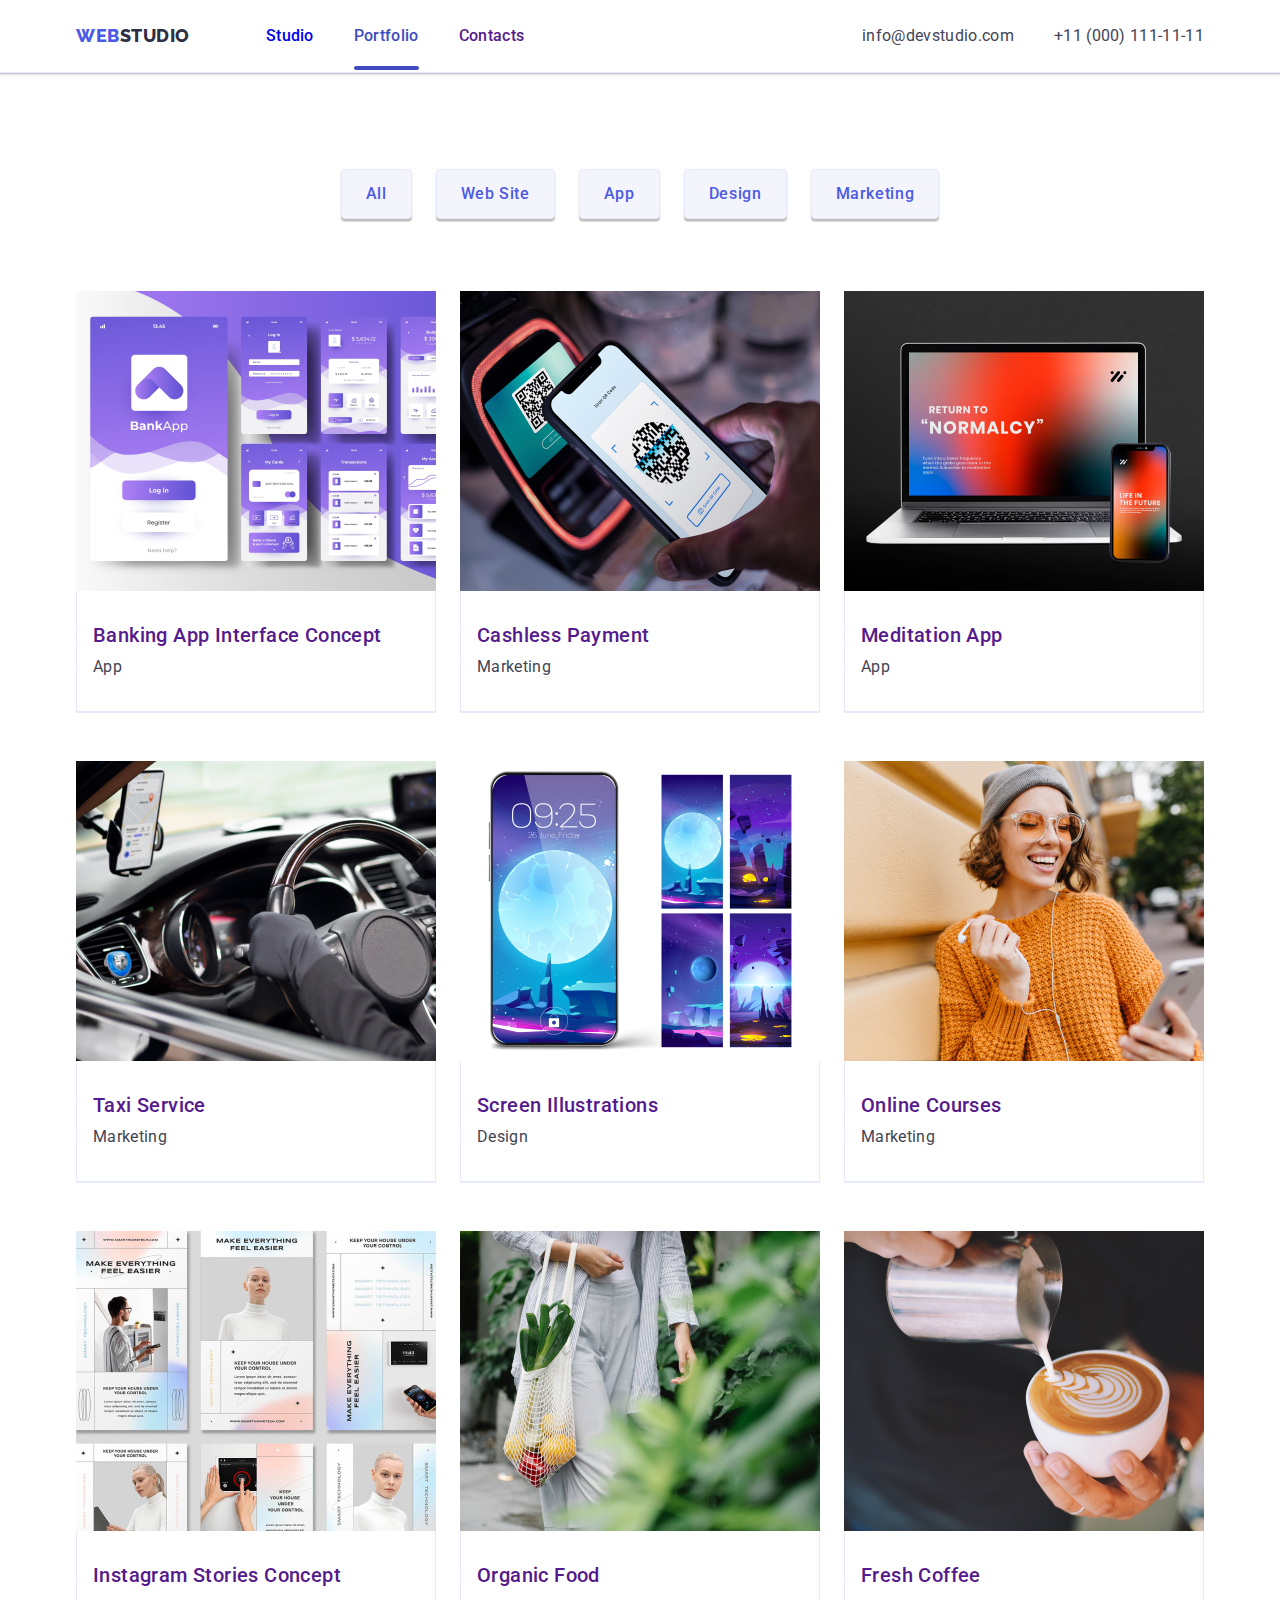
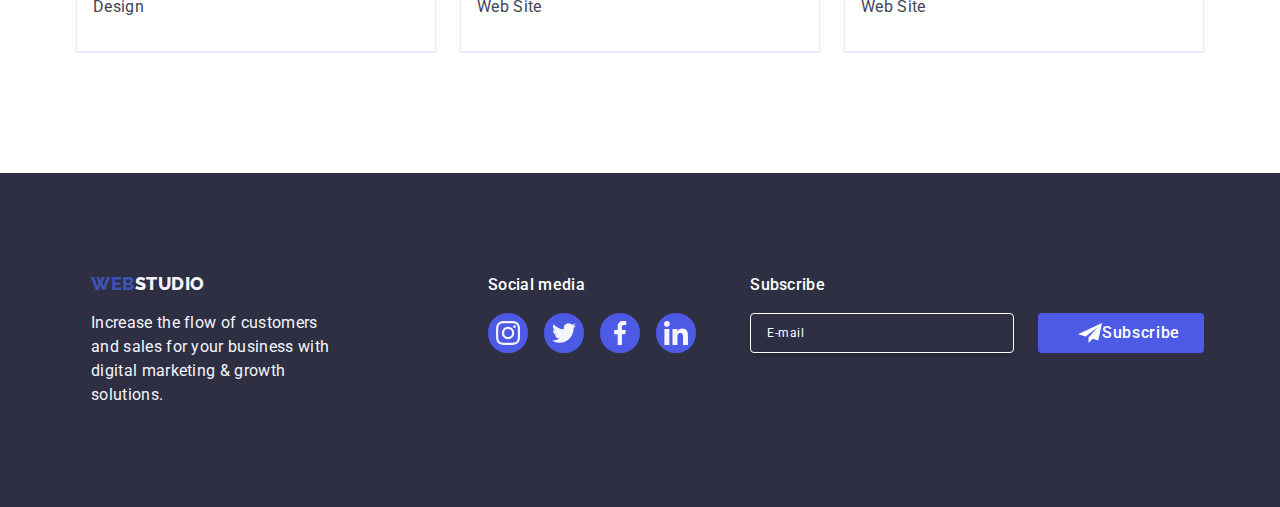
==== portfolio.html @ 542cb2a6 "Initial commit" ====
<!DOCTYPE html>
<html lang="en">
  <head>
    <meta charset="UTF-8" />
    <link rel="preconnect" href="https://fonts.googleapis.com" />
    <link rel="preconnect" href="https://fonts.gstatic.com" crossorigin />
    <link
      href="https://fonts.googleapis.com/css2?family=Raleway:wght@800&family=Roboto:wght@400;500;700&display=swap"
      rel="stylesheet"
    />
    <meta name="viewport" content="width=device-width, initial-scale=1.0" />
    <link
      rel="stylesheet"
      href="https://cdn.jsdelivr.net/npm/modern-normalize@2.0.0/modern-normalize.min.css"
    />
    <link rel="stylesheet" href="./css/styles.css" />
    <title>Web Studio</title>
    <style>
      body {
        font-family: 'Roboto', sans-serif;
        color: #434455;
        background-color: #ffffff;
      }
      img {
        display: block;
      }
    </style>
  </head>

  <body>
    <header class="header">
      <div class="container-header container">
        <nav class="header-nav">
          <a class="logo link" href="./">Web<span class="studio">Studio</span></a>
          <ul class="list ul-header">
            <li class="nav-list">
              <a class="list-header link" href="./index.html">Studio</a>
            </li>
            <li class="nav-list">
              <a class="list-header link current" href="./portfolio.html">Portfolio</a>
            </li>
            <li class="nav-list">
              <a class="list-header link" href="">Contacts</a>
            </li>
          </ul>
        </nav>
        <address class="add">
          <ul class="ul-add list">
            <li>
              <a class="add-list link" href="mailto:info@devstudio.com">info@devstudio.com</a>
            </li>
            <li>
              <a class="add-list link" href="tel:+110001111111">+11 (000) 111-11-11</a>
            </li>
          </ul>
        </address>
      </div>
    </header>

    <main>
      <section class="portfolio-section section">
        <div class="container">
          <h1 class="title-portfolio visually-hidden">Our portfolio</h1>
          <ul class="list list-buttons">
            <li class="portfolio-buttons-li"
              ><button class="click-port" type="button"
                ><span class="button-text">All</span></button
              ></li
            >
            <li class="portfolio-buttons-li"
              ><button class="click-port" type="button"
                ><span class="button-text">Web Site</span></button
              ></li
            >
            <li class="portfolio-buttons-li"
              ><button class="click-port" type="button"
                ><span class="button-text">App</span></button
              ></li
            >
            <li class="portfolio-buttons-li"
              ><button class="click-port" type="button"
                ><span class="button-text">Design</span></button
              ></li
            >
            <li class="portfolio-buttons-li"
              ><button class="click-port" type="button"
                ><span class="button-text">Marketing</span></button
              ></li
            >
          </ul>
          <ul class="list ul-port">
            <li class="list-images">
              <a class="link port-cards-links" href="">
                <div class="overlay">
                  <img class="img-port" src="./images/port1.jpg" alt="Banking App" width="360" />
                  <p class="overlay-par"
                    >14 Stylish and User-Friendly App Design Concepts · Task Manager App · Calorie
                    Tracker App · Exotic Fruit Ecommerce App · Cloud Storage App</p
                  >
                </div>
                <div class="card-port">
                  <h2 class="second-por">Banking App Interface Concept</h2>
                  <p class="port-par">App</p>
                </div>
              </a>
            </li>
            <li class="list-images">
              <a class="link port-cards-links" href=""
                ><div class="overlay">
                  <img
                    class="img-port"
                    src="./images/port2.jpg"
                    alt="Cashless Payment"
                    width="360"
                  /><p class="overlay-par"
                    >14 Stylish and User-Friendly App Design Concepts · Task Manager App · Calorie
                    Tracker App · Exotic Fruit Ecommerce App · Cloud Storage App</p
                  >
                </div>
                <div class="card-port">
                  <h2 class="second-por">Cashless Payment</h2>
                  <p class="port-par">Marketing</p>
                </div>
              </a>
            </li>
            <li class="list-images">
              <a class="link port-cards-links" href=""
                ><div class="overlay">
                  <img class="img-port" src="./images/port3.jpg" alt="Meditation App" width="360" />
                  <p class="overlay-par"
                    >14 Stylish and User-Friendly App Design Concepts · Task Manager App · Calorie
                    Tracker App · Exotic Fruit Ecommerce App · Cloud Storage App</p
                  >
                </div>
                <div class="card-port">
                  <h2 class="second-por">Meditation App</h2>
                  <p class="port-par">App</p>
                </div>
              </a>
            </li>
            <li class="list-images">
              <a class="link port-cards-links" href="">
                <div class="overlay">
                  <img class="img-port" src="./images/port4.jpg" alt="Taxi Service" width="360" />
                  <p class="overlay-par"
                    >14 Stylish and User-Friendly App Design Concepts · Task Manager App · Calorie
                    Tracker App · Exotic Fruit Ecommerce App · Cloud Storage App</p
                  >
                </div>
                <div class="card-port">
                  <h2 class="second-por">Taxi Service</h2>
                  <p class="port-par">Marketing</p>
                </div>
              </a>
            </li>
            <li class="list-images">
              <a class="link port-cards-links" href=""
                ><div class="overlay">
                  <img
                    class="img-port"
                    src="./images/port5.jpg"
                    alt="Screen Illustrations"
                    width="360"
                  />
                  <p class="overlay-par"
                    >14 Stylish and User-Friendly App Design Concepts · Task Manager App · Calorie
                    Tracker App · Exotic Fruit Ecommerce App · Cloud Storage App</p
                  >
                </div>
                <div class="card-port">
                  <h2 class="second-por">Screen Illustrations</h2>
                  <p class="port-par">Design</p>
                </div>
              </a>
            </li>
            <li class="list-images">
              <a class="link port-cards-links" href=""
                ><div class="overlay">
                  <img class="img-port" src="./images/port6.jpg" alt="Online Courses" width="360" />
                  <p class="overlay-par"
                    >14 Stylish and User-Friendly App Design Concepts · Task Manager App · Calorie
                    Tracker App · Exotic Fruit Ecommerce App · Cloud Storage App</p
                  >
                </div>
                <div class="card-port">
                  <h2 class="second-por">Online Courses</h2>
                  <p class="port-par">Marketing</p>
                </div>
              </a>
            </li>
            <li class="list-images">
              <a class="link port-cards-links" href=""
                ><div class="overlay">
                  <img
                    class="img-port"
                    src="./images/port7.jpg"
                    alt="Instagram Stories Concept"
                    width="360"
                  />
                  <p class="overlay-par"
                    >14 Stylish and User-Friendly App Design Concepts · Task Manager App · Calorie
                    Tracker App · Exotic Fruit Ecommerce App · Cloud Storage App</p
                  >
                </div>
                <div class="card-port">
                  <h2 class="second-por">Instagram Stories Concept</h2>
                  <p class="port-par">Design</p>
                </div>
              </a>
            </li>
            <li class="list-images">
              <a class="link port-cards-links" href=""
                ><div class="overlay">
                  <img class="img-port" src="./images/port8.jpg" alt="Organic Food" width="360" />
                  <p class="overlay-par"
                    >14 Stylish and User-Friendly App Design Concepts · Task Manager App · Calorie
                    Tracker App · Exotic Fruit Ecommerce App · Cloud Storage App</p
                  >
                </div>
                <div class="card-port">
                  <h2 class="second-por">Organic Food</h2>
                  <p class="port-par">Web Site</p>
                </div>
              </a>
            </li>
            <li class="list-images">
              <a class="link port-cards-links" href=""
                ><div class="overlay">
                  <img class="img-port" src="./images/port9.jpg" alt="Fresh Coffee" width="360" />
                  <p class="overlay-par"
                    >14 Stylish and User-Friendly App Design Concepts · Task Manager App · Calorie
                    Tracker App · Exotic Fruit Ecommerce App · Cloud Storage App</p
                  >
                </div>
                <div class="card-port">
                  <h2 class="second-por">Fresh Coffee</h2>
                  <p class="port-par">Web Site</p>
                </div>
              </a>
            </li>
          </ul>
        </div>
      </section>
    </main>

    <footer class="foot">
      <div class="container-foot container">
        <div class="container logo-par-foot">
          <a class="logo-foot link" href="index.html">Web<span class="foot-studio">Studio</span></a>
          <p class="foot-par">
            Increase the flow of customers and sales for your business with digital marketing &
            growth solutions.
          </p>
        </div>
        <div class="container">
          <p class="social-foot-text">Social media</p>
          <ul class="foot-social-list list">
            <li class="foot-social-item"
              ><a class="links-social-foot" href="">
                <svg class="foot-social-logo" width="24" height="24">
                  <use class="foot-social-use" href="./images/icons.svg#icon-foot-1"></use>
                </svg>
              </a>
            </li>
            <li class="foot-social-item"
              ><a class="links-social-foot" href="">
                <svg class="foot-social-logo" width="24" height="24">
                  <use class="foot-social-use" href="./images/icons.svg#icon-foot-2"></use>
                </svg>
              </a>
            </li>
            <li class="foot-social-item"
              ><a class="links-social-foot" href="">
                <svg class="foot-social-logo" width="24" height="24">
                  <use class="foot-social-use" href="./images/icons.svg#icon-foot-3"></use>
                </svg>
              </a>
            </li>
            <li class="foot-social-item"
              ><a class="links-social-foot" href="">
                <svg class="foot-social-logo" width="24" height="24">
                  <use class="foot-social-use" href="./images/icons.svg#icon-foot-4"></use>
                </svg>
              </a>
            </li>
          </ul>
        </div>
        <div class="div-form-footer">
          <p class="form-par">Subscribe</p>
          <form class="form-footer">
            <label for="user_email" class="label-box">
              <input
                class="input-foot"
                type="email"
                name="email"
                placeholder="E-mail"
                id="user_email"
                required
              />
            </label>
            <button type="submit" class="button-footer">
              <svg class="svg-footer-button" width="24" height="24">
                <use href="./images/icons.svg#icon-footer-button"></use>
              </svg>
              <span class="text-footer-form">Subscribe</span>
            </button>
          </form>
        </div>
      </div>
    </footer>
  </body>
</html>
---- css/styles.css ----
:root {
  --brand-color: #3f51b5;
  --button-color: #e7e9fc;
  --social-color: #4d5ae5;
  --logo-team: #f4f4fd;
  --social-foot: #4d5ae5;
  --foot-logo-fill: #f4f4fd;
  --custom-title: #2e2f42;
  --custom-links: #8e8f99;
  --label-color: #8e8f99;
  --input-color: #404bbf;
}

h1,
h2,
h3,
h4,
h5,
h6,
p {
  margin: 0;
}

.visually-hidden {
  position: absolute;
  width: 1px;
  height: 1px;
  margin: -1px;
  border: 0;
  padding: 0;

  white-space: nowrap;
  clip-path: inset(100%);
  clip: rect(0 0 0 0);
  overflow: hidden;
}

img {
  display: block;
}

.container {
  width: 1158px;
  margin: 0 auto;
  padding: 0 15px;
}

.container-header {
  display: flex;
}

.header {
  border-bottom: 1px solid #e7e9fc;
  background: #fff;
  margin-left: auto;
  margin-right: auto;
  box-shadow: 0px 2px 1px rgba(46, 47, 66, 0.08), 0px 1px 1px rgba(46, 47, 66, 0.16),
    0px 1px 6px rgba(46, 47, 66, 0.08);
}

.logo {
  font-family: 'Raleway', sans-serif;
  font-weight: 800;
  font-size: 18px;
  line-height: 1.17;
  letter-spacing: 0.03em;
  text-transform: uppercase;
  color: #4d5ae5;
  display: flex;
  height: 24px;
  align-items: center;
  flex-shrink: 0;
  margin-right: 76px;
}

.link {
  text-decoration: none;
}

.studio {
  color: #2e2f42;
}

.list {
  list-style: none;
  margin: 0;
  padding: 0;
}

.add {
  font-style: normal;
  margin-left: auto;
  padding: 24px 0;
}

.ul-add {
  display: flex;
  align-items: flex-start;
  gap: 40px;
  list-style-type: none;
}

.add-list {
  color: #434455;
  font-size: 16px;
  line-height: 1.5;
  letter-spacing: 0.02em;
  gap: 40px;
  padding: 24px 0;
  transition: color 250ms cubic-bezier(0.4, 0, 0.2, 1);
}

.add-list:hover {
  color: #404bbf;
}

.add-list:focus {
  color: #404bbf;
}

.list-header:hover {
  color: #404bbf;
}

.list-header:focus {
  color: #404bbf;
}

.hero {
  background-color: #2e2f42;
  flex-shrink: 0;
  padding: 188px 0;
  background-image: linear-gradient(rgba(46, 47, 66, 0.7), rgba(46, 47, 66, 0.7)),
    url(../images/office.jpg);
  background-repeat: no-repeat;
  background-size: cover;
  max-width: 1440px;
  background-position: center;
}

.click-hero {
  background-color: #4d5ae5;
  font-weight: 500;
  font-size: 16px;
  line-height: 1.5;
  letter-spacing: 0.04em;
  color: #ffffff;
  cursor: pointer;
  display: flex;
  padding: 16px 32px;
  align-items: flex-start;
  border-radius: 4px;
  box-shadow: 0px 4px 4px 0px rgba(0, 0, 0, 0.15);
  display: block;
  min-width: 169px;
  height: 56px;
  border: none;
  cursor: pointer;
  margin: 48px auto;
  transition: background-color 250ms cubic-bezier(0.4, 0, 0.2, 1);
}

.features-section {
  padding: 120px 0;
}

.click-hero:hover {
  background-color: #404bbf;
}

.click-hero:focus {
  background-color: #404bbf;
}

.button-text:hover,
.button-text:focus {
  color: #fff;
}

button {
  cursor: pointer;
}

.second-por {
  font-size: 20px;
  font-style: normal;
  font-weight: 500;
  line-height: 1.2;
  letter-spacing: 0.4px;
  margin-bottom: 8px;
}

.par-features {
  font-size: 16px;
  font-style: normal;
  font-weight: 400;
  line-height: 1.5;
  letter-spacing: 0.32px;
}

.section-four {
  background-color: #f4f4fd;
  flex-shrink: 0;
  padding: 120px 0;
}

.list-four {
  background-color: #ffffff;
  font-weight: 500;
  font-size: 20px;
  line-height: 1.2;
  letter-spacing: 0.02em;
  width: calc((100% - 72px) / 4);
  border-radius: 0px 0px 4px 4px;
  box-shadow: 0px 2px 1px 0px rgba(46, 47, 66, 0.08), 0px 1px 1px 0px rgba(46, 47, 66, 0.16),
    0px 1px 6px 0px rgba(46, 47, 66, 0.08);
}

.foot {
  background-color: #2e2f42;
  padding: 100px 0;
  margin-left: auto;
  margin-right: auto;
}

.foot-studio {
  color: #f4f4fd;
}

.logo-foot {
  color: #3f51b5;
  font-family: Raleway;
  font-size: 18px;
  font-weight: 800;
  line-height: 1.16;
  letter-spacing: 0.54px;
  text-transform: uppercase;
  margin-bottom: 16px;
  display: block;
}

.foot-par {
  color: #f4f4fd;
  font-size: 16px;
  font-style: normal;
  font-weight: 400;
  line-height: 1.5;
  letter-spacing: 0.32px;
  max-width: 264px;
}

.click-port {
  border: 1px solid #e7e9fc;
  background: #f4f4fd;
  border-radius: 4px;
  padding: 12px 24px;
  box-shadow: 0px 3px 1px rgba(0, 0, 0, 0.1), 0px 2px 1px rgba(0, 0, 0, 0.08),
    0px 2px 2px rgba(0, 0, 0, 0.12);
  transition: color 250ms cubic-bezier(0.4, 0, 0.2, 1),
    background-color 250ms cubic-bezier(0.4, 0, 0.2, 1),
    border-color 250ms cubic-bezier(0.4, 0, 0.2, 1), box-shadow 250ms cubic-bezier(0.4, 0, 0.2, 1);
}

.click-port:hover,
.click-port:focus {
  color: #ffffff;
  background-color: #404bbf;
  border: 1px solid transparent;
  box-shadow: 0px 3px 1px rgba(0, 0, 0, 0.1), 0px 2px 1px rgba(0, 0, 0, 0.08),
    0px 2px 2px rgba(0, 0, 0, 0.12);
}

.port-par {
  color: var(--SLATE, #434455);
  font-family: Roboto;
  font-size: 16px;
  font-style: normal;
  font-weight: 400;
  line-height: 24px;
  letter-spacing: 0.32px;
  height: 100%;
  width: 100%;
}

.list-images {
  border-bottom: 1px solid #e7e9fc;
  width: calc((100% - 48px) / 3);
}

.section {
  margin-left: auto;
  margin-right: auto;
}

.title-hero {
  font-size: 56px;
  line-height: 1.07;
  text-align: center;
  letter-spacing: 0.02em;
  color: #ffffff;
  max-width: 496px;
  margin: auto;
}

.span-order {
  color: #fff;
  font-size: 16px;
  font-weight: 500;
  line-height: 1.5;
  letter-spacing: 0.64px;
}

.list-features {
  width: calc((100% - 72px) / 4);
}

.title-do {
  text-align: center;
  font-size: 36px;
  font-weight: 700;
  line-height: 1.11;
  letter-spacing: 0.72px;
  text-transform: capitalize;
  margin-bottom: 72px;
}

.list-do {
  display: flex;
  gap: 24px;
}

.list-do-do {
  display: flex;
  flex-direction: column;
  align-items: flex-start;
  width: calc((100% - 48px) / 3);
}

.features-titles {
  font-size: 20px;
  font-weight: 500;
  line-height: 1.2;
  letter-spacing: 0.4px;
  margin-bottom: 8px;
}

.section-do {
  padding-bottom: 120px;
}

.img-do {
  border: 1px solid #e7e9fc;
  background: lightgray -72.845px -19px / 144.444% 112.667% no-repeat;
}

.title-team {
  text-align: center;
  font-size: 36px;
  font-weight: 700;
  line-height: 1.11;
  letter-spacing: 0.72px;
  text-transform: capitalize;
  margin-bottom: 72px;
}

.ul-team {
  display: flex;
  gap: 24px;
}

.img-team {
  background: lightgray -97.034px -0.927px / 181.897% 251.37% no-repeat;
}

.card-team {
  padding: 32px 0;
}

.team-names {
  text-align: center;
  font-size: 20px;
  font-weight: 500;
  line-height: 1.2;
  letter-spacing: 0.4px;
  margin-bottom: 8px;
}

.team-jobs {
  text-align: center;
  font-size: 16px;
  font-weight: 400;
  line-height: 1.5;
  letter-spacing: 0.32px;
}

.title-customers {
  color: var(--custom-title);
  text-align: center;
  font-size: 36px;
  font-style: normal;
  font-weight: 700;
  line-height: 1.11;
  letter-spacing: 0.72px;
  text-transform: capitalize;
  margin-bottom: 72px;
}

.contact-mail-tel {
  color: #434455;
  font-size: 16px;
  font-weight: 400;
  line-height: 1.5px;
  letter-spacing: 0.32px;
}

.ul-header {
  display: flex;
  gap: 40px;
}

.ul-features {
  display: flex;
  gap: 24px;
}

.header-nav {
  display: flex;
  align-items: center;
}

.nav-list {
  display: block;
}

.list-buttons {
  display: flex;
  justify-content: center;
  margin-bottom: 72px;
  gap: 24px;
}

.list-header {
  font-size: 16px;
  font-weight: 500;
  line-height: 1.5;
  letter-spacing: 0.32px;
  padding: 24px 0;
}

.all-button-text {
  color: #fff;
  text-align: center;
  font-size: 16px;
  font-weight: 500;
  line-height: 1.5px;
  letter-spacing: 0.64px;
}

.all-button-text:hover,
.all-button-text:focus {
  color: #4d5ae5;
  box-shadow: 0px 2px 1px 0px rgba(46, 47, 66, 0.08), 0px 1px 1px 0px rgba(46, 47, 66, 0.16),
    0px 1px 6px 0px rgba(46, 47, 66, 0.08);
}

.button-text {
  color: #4d5ae5;
  text-align: center;
  font-size: 16px;
  font-weight: 500;
  line-height: 1.5;
  letter-spacing: 0.64px;
}

.ul-port {
  display: flex;
  flex-wrap: wrap;
  column-gap: 24px;
  row-gap: 48px;
}

.list-images {
  background: #fff;
}

.img-port {
  width: 360px;
  flex-shrink: 0;
  background: lightgray 50% / cover no-repeat;
}

.card-port {
  padding: 32px 16px;
  border: 1px solid #e7e9fc;
  border-top: none;
}

.portfolio-section {
  padding-top: 96px;
  padding-bottom: 120px;
}

.container-foot {
  display: flex;
  align-items: baseline;
}

.foot-social-list {
  display: flex;
  gap: 16px;
}

.foot-social-logo {
  fill: var(--foot-logo-fill);
}

.social-foot-text {
  color: #fff;
  font-weight: 500;
  line-height: 1.5;
  letter-spacing: 0.02em;
  margin-bottom: 16px;
}

.custom-logo {
  fill: currentColor;
  margin: 16px 32px;
}

.customers-list {
  display: flex;
  gap: 24px;
  height: 100%;
  width: 100%;
}

.logo-social-list {
  display: flex;
  gap: 24px;
  margin-top: 8px;
  justify-content: center;
  align-items: center;
}

.customers-item {
  width: calc((100% - 120px) / 6);
  height: 88px;
}

.second-section-logos {
  border-radius: 4px;
  background: var(--CLOUD, #f4f4fd);
  margin-bottom: 8px;
  display: flex;
  align-items: center;
  justify-content: center;
  height: 112px;
}

.logos-second {
  margin: 24px 100px;
}

.custom-logo:hover,
.custom-logo:focus {
  fill: #404bbf;
  box-shadow: 0px 2px 1px 0px rgba(46, 47, 66, 0.08), 0px 1px 1px 0px rgba(46, 47, 66, 0.16),
    0px 1px 6px 0px rgba(46, 47, 66, 0.08);
}

.customers-item:hover,
.customers-item:focus {
  border-color: #404bbf;
  box-shadow: 0px 2px 1px 0px rgba(46, 47, 66, 0.08), 0px 1px 1px 0px rgba(46, 47, 66, 0.16),
    0px 1px 6px 0px rgba(46, 47, 66, 0.08);
}

.logo-social-team {
  border-radius: 50%;
  background: #404bbf;
  border-color: #404bbf;
  width: 40px;
  height: 40px;
}

.team-social-links:hover,
.team-social-links:focus {
  background-color: #404bbf;
}

.logo-team-svg {
  fill: var(--logo-team);
  margin: 12px;
}

.foot-social-item {
  height: 40px;
  width: 40px;
  border-radius: 50%;
  background: #404bbf;
  border-color: #404bbf;
  transition: background-color 250ms cubic-bezier(0.4, 0, 0.2, 1);
}

.foot-social-logo {
  margin: 8px;
}

.foot-social-item:hover,
.foot-social-item:focus {
  background-color: #31d0aa;
  box-shadow: 0px 2px 1px 0px rgba(46, 47, 66, 0.08), 0px 1px 1px 0px rgba(46, 47, 66, 0.16),
    0px 1px 6px 0px rgba(46, 47, 66, 0.08);
}

.logo-social-team:hover,
.logo-social-team:focus {
  background-color: #31d0aa;
  box-shadow: 0px 2px 1px 0px rgba(46, 47, 66, 0.08), 0px 1px 1px 0px rgba(46, 47, 66, 0.16),
    0px 1px 6px 0px rgba(46, 47, 66, 0.08);
}

.current {
  position: relative;
  color: #404bbf;
  transition: color 250ms cubic-bezier(0.4, 0, 0.2, 1);
}

.current::after {
  content: '';
  position: absolute;
  left: 0;
  bottom: -1px;
  height: 4px;
  background-color: #404bbf;
  border-radius: 2px;
  width: 100%;
}

.backdrop {
  position: fixed;
  width: 100%;
  height: 100%;
  top: 0;
  left: 0;
  background-color: rgba(46, 47, 66, 0.4);
  transition: opacity 250ms cubic-bezier(0.4, 0, 0.2, 1),
    visibility 250ms cubic-bezier(0.4, 0, 0.2, 1);
  transform: translateY(0);
  z-index: 100;
}

.modal {
  position: absolute;
  top: 50%;
  left: 50%;
  transform: translate(-50%, -50%) scale(1);
  padding: 72px 24px 24px 24px;
  min-height: 584px;
  width: 408px;

  border-radius: 4px;

  background-color: #fcfcfc;
  box-shadow: 0px 1px 1px rgba(0, 0, 0, 0.14), 0px 1px 3px rgba(0, 0, 0, 0.12),
    0px 2px 1px rgba(0, 0, 0, 0.2);
  transition: transform 250ms cubic-bezier(0.4, 0, 0.2, 1);
}

.btn-close {
  position: absolute;
  right: 24px;
  top: 24px;
  width: 24px;
  height: 24px;
  background-color: transparent;
  display: flex;
  align-items: center;
  justify-content: center;
  border: 1px solid rgba(0, 0, 0, 0.1);
  cursor: pointer;
  border-radius: 50%;
  background-color: #e7e9fc;
  padding: 0;
  transition: background-color 250ms cubic-bezier(0.4, 0, 0.2, 1),
    border 250ms cubic-bezier(0.4, 0, 0.2, 1);
}

.btn-close:hover,
.btn-close:focus {
  background-color: #404bbf;
  border: none;
  fill: #ffffff;
}

.backdrop.is-hidden {
  visibility: hidden;
  opacity: 0;
  pointer-events: none;
}

.port-cards-links {
  transition: box-shadow 250ms cubic-bezier(0.4, 0, 0.2, 1);
  display: block;
}

.port-cards-links:hover {
  box-shadow: 0px 1px 6px rgba(46, 47, 66, 0.08), 0px 1px 1px rgba(46, 47, 66, 0.16),
    0px 2px 1px rgba(46, 47, 66, 0.08);
  transform: translateY(0%);
}

.port-cards-links:focus {
  box-shadow: 0px 1px 6px rgba(46, 47, 66, 0.08), 0px 1px 1px rgba(46, 47, 66, 0.16),
    0px 2px 1px rgba(46, 47, 66, 0.08);
  transform: translateY(0%);
}

.port-cards-links:hover .overlay-par {
  transform: translateY(0%);
}

.port-cards-links:focus .overlay-par {
  transform: translateY(0%);
}

.overlay {
  position: relative;
  overflow: hidden;
}

.overlay-par {
  color: #f4f4fd;

  font-size: 16px;
  font-style: normal;
  font-weight: 400;
  line-height: 1.5;
  letter-spacing: 0.32px;

  position: absolute;
  height: 100%;
  width: 100%;
  transform: translateY(100%);
  top: 0;
  background: #4d5ae5;
  padding: 40px 32px;
  transition: transform 250ms cubic-bezier(0.4, 0, 0.2, 1);
}

.logo-par-foot {
  margin-right: 120px;
}

.links-social-foot {
  width: 100%;
  height: 100%;
  background-color: var(--social-foot);
  border-radius: 50%;
  display: flex;
  align-items: center;
  justify-content: center;
  transition: background-color 250ms cubic-bezier(0.4, 0, 0.2, 1);
}

.links-social-foot:hover,
.links-social-foot:focus {
  background-color: #31d0aa;
}

.section-customers {
  padding-top: 120px;
  padding-bottom: 120px;
  height: 100%;
  width: 100%;
}

.customers-link {
  border: 1px solid #8e8f99;
  border-radius: 4px;
  display: flex;
  align-items: center;
  justify-content: center;
  color: var(--custom-links);
  transition: border-color 250ms cubic-bezier(0.4, 0, 0.2, 1),
    color 250ms cubic-bezier(0.4, 0, 0.2, 1);
  width: 100%;
  height: 100%;
  width: 168px;
  height: 88px;
}

.customers-link:hover,
.customers-link:focus {
  border-color: #404bbf;
  color: #404bbf;
}

.btn-close-icon {
  transition: fill 250ms cubic-bezier(0.4, 0, 0.2, 1);
}

.portfolio-buttons-li {
  transition: color 250ms cubic-bezier(0.4, 0, 0.2, 1),
    background-color 250ms cubic-bezier(0.4, 0, 0.2, 1),
    border-color 250ms cubic-bezier(0.4, 0, 0.2, 1), box-shadow 250ms cubic-bezier(0.4, 0, 0.2, 1);
}

.team-links-social {
  width: 100%;
  height: 100%;
  background-color: var(--social-color);
  border-radius: 50%;
  display: flex;
  align-items: center;
  justify-content: center;
  transition: background-color 250ms cubic-bezier(0.4, 0, 0.2, 1);
}

.team-links-social:hover,
.team-links-social:focus {
  background-color: #404bbf;
}

.focus-links:focus {
  box-shadow: 0px 1px 6px rgba(46, 47, 66, 0.08), 0px 1px 1px rgba(46, 47, 66, 0.16),
    0px 2px 1px rgba(46, 47, 66, 0.08);
}

.focus-links:focus .overlay-par {
  transform: translateY(0%);
}

.title-form {
  color: var(--NAVY-BLUE, #2e2f42);
  text-align: center;
  font-size: 16px;
  font-style: normal;
  font-weight: 500;
  line-height: 1.5;
  letter-spacing: 0.32px;
  width: 360px;
  margin-bottom: 16px;
}

.modal-form-label {
  color: #8e8f99;
  font-size: 12px;
  line-height: 1.17;
  letter-spacing: 0.48px;
  margin-bottom: 4px;
  display: block;
}

.box-input {
  width: 360px;
  height: 40px;
  padding: 8px 16px 8px 38px;
  border-radius: 4px;
  border: 1px solid rgba(46, 47, 66, 0.4);
  position: relative;
  outline: transparent;
  background-color: transparent;
  transition: border-color 250ms cubic-bezier(0.4, 0, 0.2, 1);
}

.box-input:focus-within {
  border-color: #4d5ae5;
}

.box-input:focus-within + .box-input-svg {
  fill: #4d5ae5;
}

.box-input-svg {
  position: absolute;
  left: 16px;
  top: 50%;
  transform: translateY(-50%);
  transition: fill 250ms cubic-bezier(0.4, 0, 0.2, 1);
  fill: transparent;
  stroke: #404040;
}

.box-input:focus .box-input-svg {
  fill: #4d5ae5;
}

.modal-form-div {
  position: relative;
  margin-bottom: 8px;
}

.form-textarea {
  width: 100%;
  height: 120px;
  font-size: 12px;
  line-height: 1.17;
  letter-spacing: 0.04em;
  color: rgba(46, 47, 66, 0.4);
  background-color: transparent;
  padding: 8px 16px;
  outline: transparent;
  transition: border-color 250ms cubic-bezier(0.4, 0, 0.2, 1);
  border-radius: 4px;
  border: 1px solid rgba(46, 47, 66, 0.4);
  resize: none;
}

.form-textarea:focus {
  border-color: #4d5ae5;
}

.form-textarea:placeholder {
  color: rgba(46, 47, 66, 0.4);
  font-style: normal;
  font-weight: 400;
  line-height: 1.16;
  letter-spacing: 0.48px;
  outline: transparent;
}

.form-textarea:focus-within {
  border-color: #4d5ae5;
}

.modal-font-span {
  width: 20px;
  height: 20px;
  border-radius: 6px;
  display: flex;
  align-items: center;
  justify-content: center;
  display: inline-block;
}

.modal-form-label-checkbox {
  color: var(--label-color);
  font-size: 12px;
  font-style: normal;
  font-weight: 400;
  line-height: 1.17;
  letter-spacing: 0.04em;
  display: block;
}

.modal-form-link {
  color: var(--social-color);
  font-size: 12px;
  font-style: normal;
  font-weight: 400;
  line-height: 16px;
  letter-spacing: 0.48px;
  text-decoration-line: underline;
  margin-left: 4px;
}

.modal-form-checkbox-div {
  margin-bottom: 24px;
}

.modal-form-checkbox:checked + .modal-form-label-checkbox > .modal-form-span {
  background-color: var(--input-color);
  border: none;
  fill: var(--logo-team);
}

.modal-form-span {
  width: 16px;
  height: 16px;
  border: 1px solid rgba(46, 47, 66, 0.4);
  border-radius: 2px;
  transition: background-color 250ms cubic-bezier(0.4, 0, 0.2, 1),
    border 250ms cubic-bezier(0.4, 0, 0.2, 1), fill 250ms cubic-bezier(0.4, 0, 0.2, 1);
  display: inline-flex;
  align-items: center;
  justify-content: center;
  fill: transparent;
}

.modal-btn-send {
  display: block;
  min-width: 169px;
  height: 56px;
  font-family: 'Roboto', sans-serif;
  font-size: 16px;
  font-weight: 500;
  line-height: 1.5;
  letter-spacing: 0.04em;
  color: #ffffff;
  border: none;
  transition: background-color 250ms cubic-bezier(0.4, 0, 0.2, 1);
  background-color: #4d5ae5;
  border-radius: 4px;
}

.modal-btn-text {
  text-align: center;
}

.button-footer {
  padding: 8px 24px;
  background-color: #4d5ae5;
  border-color: #4d5ae5;
  border-radius: 4px;
  border: none;
  min-width: 165px;
  height: 40px;
  display: flex;
  justify-content: center;
  align-items: center;
  font-family: 'Roboto', sans-serif;
  font-size: 16px;
  font-weight: 500;
  line-height: 1.5;
  letter-spacing: 0.04em;
  color: #ffffff;
  cursor: pointer;
}

.svg-footer-button {
  fill: #ffffff;
  margin-left: 16px;
}

.input-foot {
  color: #ffffff;
  font-size: 12px;
  line-height: 1.5;
  letter-spacing: 0.04em;
  padding-left: 16px;
  width: 264px;
  height: 40px;
  border-radius: 4px;
  border: 1px solid #fff;
  box-shadow: 0px 4px 4px 0px rgba(0, 0, 0, 0.15);
  background-color: transparent;
}

.input-foot::placeholder {
  color: #ffffff;
}

.form-par {
  color: #ffffff;
  font-size: 16px;
  font-weight: 500;
  line-height: 1.5;
  letter-spacing: 0.02em;
  margin-bottom: 16px;
}

.form-footer {
  display: flex;
  gap: 24px;
}

.form-input-box {
  position: relative;
}

.form-mod {
  margin-bottom: 8px;
}

.box-comment {
  margin-bottom: 16px;
}
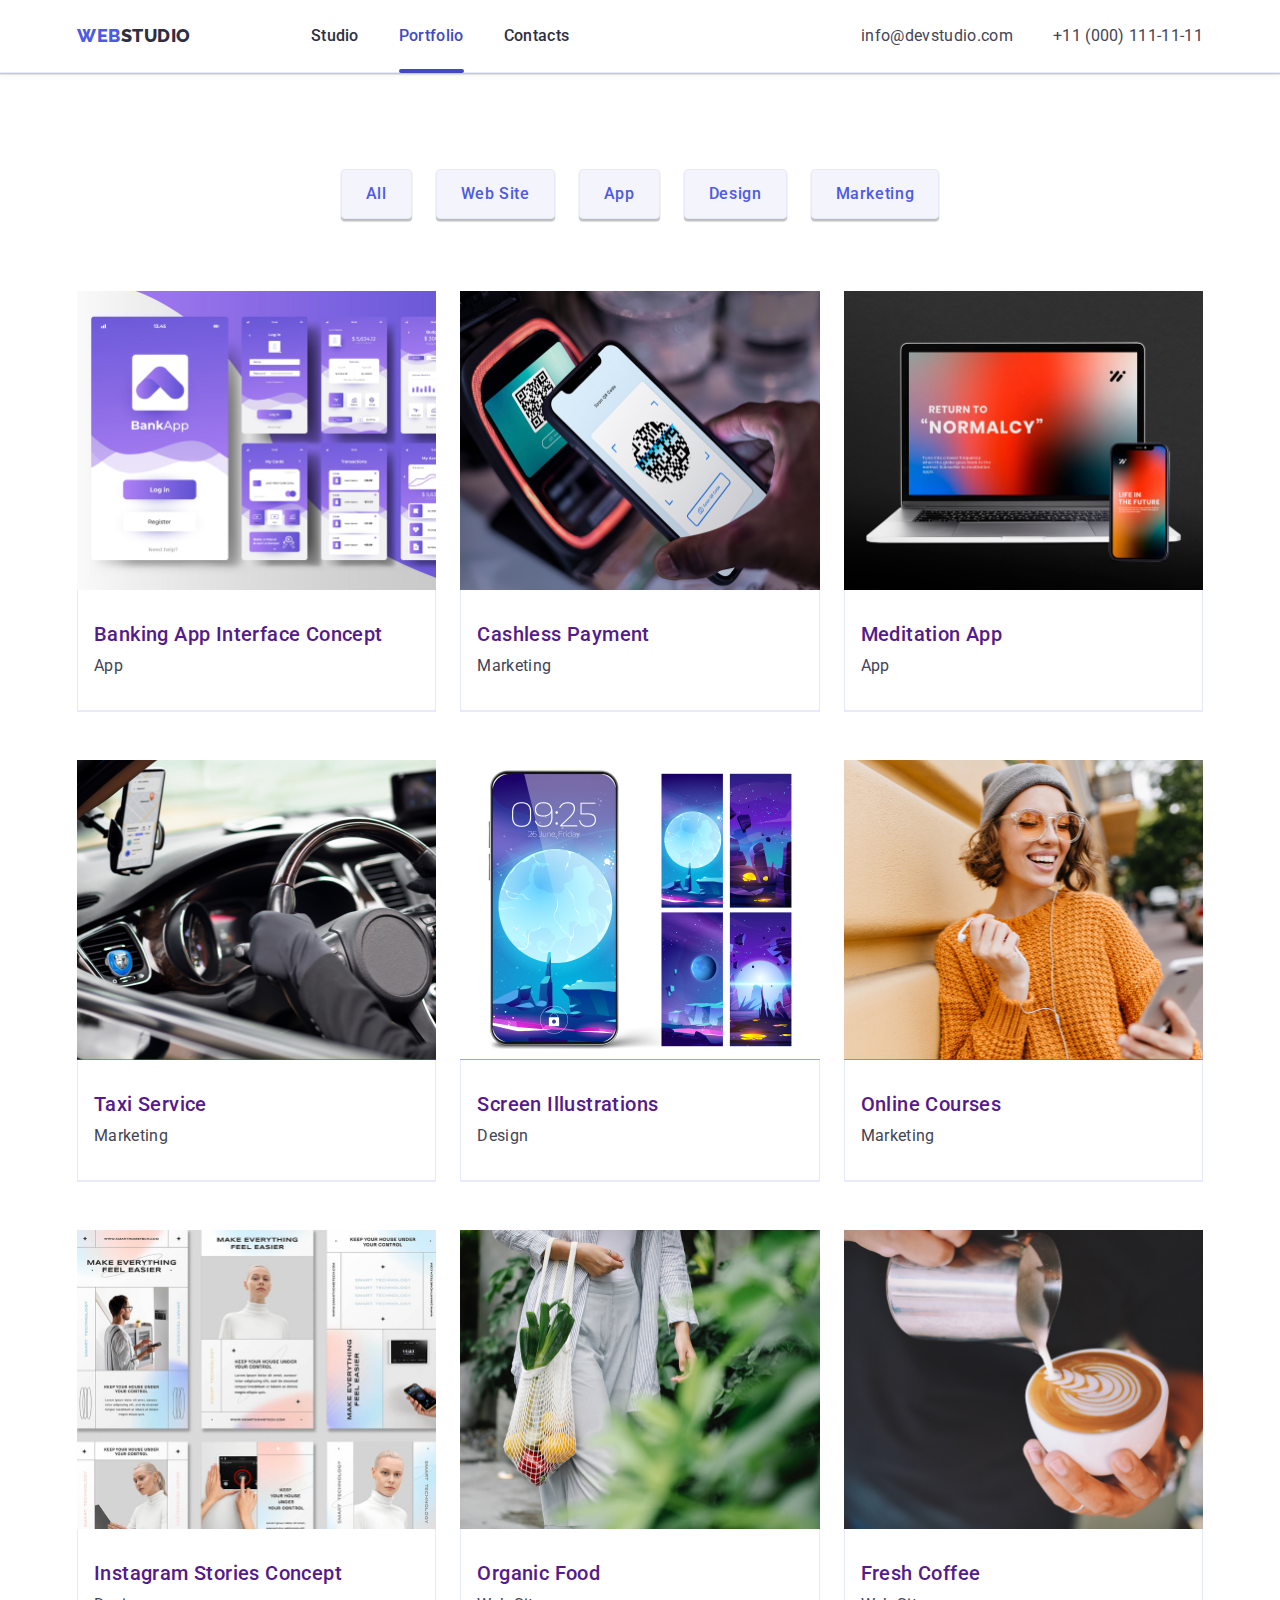
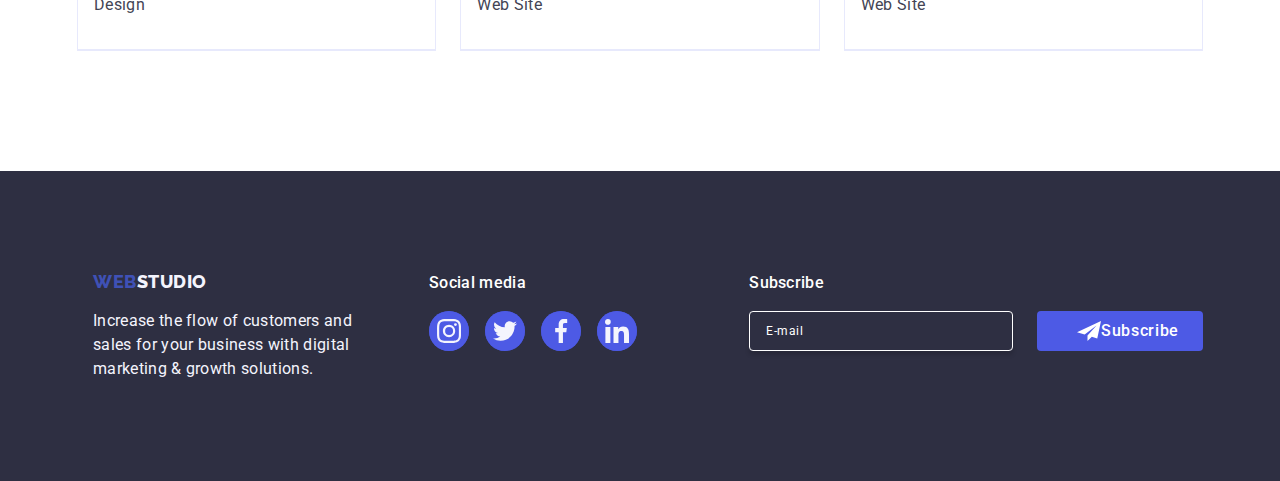
==== commit 7e50d180: "dz6fixed2" ====
--- a/portfolio.html
+++ b/portfolio.html
@@ -20,9 +20,6 @@
         font-family: 'Roboto', sans-serif;
         color: #434455;
         background-color: #ffffff;
-      }
-      img {
-        display: block;
       }
     </style>
   </head>
--- a/css/styles.css
+++ b/css/styles.css
@@ -11,6 +11,32 @@
   --input-color: #404bbf;
 }
 
+/* Phone screen */
+
+.container {
+  max-width: 428px;
+  padding: 0 16px;
+  margin: 0 auto;
+}
+
+/* Tablet screen */
+
+@media only screen and (min-width: 768px) {
+  .container {
+    max-width: 768px;
+    width: 100%;
+  }
+}
+
+/* Desktop screen */
+
+@media only screen and (min-width: 1158px) {
+  .container {
+    max-width: 1158px;
+    width: 100%;
+  }
+}
+
 h1,
 h2,
 h3,
@@ -37,25 +63,35 @@
 
 img {
   display: block;
-}
-
-.container {
-  width: 1158px;
-  margin: 0 auto;
-  padding: 0 15px;
+  max-width: 100%;
+  height: auto;
 }
 
 .container-header {
   display: flex;
+  align-items: center;
 }
 
 .header {
-  border-bottom: 1px solid #e7e9fc;
   background: #fff;
-  margin-left: auto;
-  margin-right: auto;
-  box-shadow: 0px 2px 1px rgba(46, 47, 66, 0.08), 0px 1px 1px rgba(46, 47, 66, 0.16),
-    0px 1px 6px rgba(46, 47, 66, 0.08);
+  padding: 26px 16px 24px;
+}
+
+@media (min-width: 768px) {
+  .header {
+    background: #fff;
+    padding: 0;
+  }
+}
+
+@media (min-width: 1158px) {
+  .header {
+    border-bottom: 1px solid #e7e9fc;
+    background: #fff;
+    box-shadow: 0px 2px 1px rgba(46, 47, 66, 0.08), 0px 1px 1px rgba(46, 47, 66, 0.16),
+      0px 1px 6px rgba(46, 47, 66, 0.08);
+    padding: 0 24px;
+  }
 }
 
 .logo {
@@ -70,7 +106,6 @@
   height: 24px;
   align-items: center;
   flex-shrink: 0;
-  margin-right: 76px;
 }
 
 .link {
@@ -88,26 +123,55 @@
 }
 
 .add {
-  font-style: normal;
-  margin-left: auto;
-  padding: 24px 0;
+  display: none;
+}
+
+@media (min-width: 768px) {
+  .add {
+    display: flex;
+    flex-wrap: wrap;
+    font-style: normal;
+    margin-left: auto;
+  }
+}
+
+@media (min-width: 1158px) {
+  .add {
+    font-style: normal;
+    margin-left: auto;
+  }
 }
 
 .ul-add {
-  display: flex;
-  align-items: flex-start;
-  gap: 40px;
   list-style-type: none;
+  display: flex;
+  flex-direction: column;
+  flex-wrap: wrap;
+  gap: 12px;
+}
+
+@media (min-width: 1158px) {
+  .ul-add {
+    flex-direction: row;
+    align-items: flex-start;
+    gap: 40px;
+  }
 }
 
 .add-list {
   color: #434455;
-  font-size: 16px;
+  font-size: 12px;
   line-height: 1.5;
   letter-spacing: 0.02em;
-  gap: 40px;
-  padding: 24px 0;
+
   transition: color 250ms cubic-bezier(0.4, 0, 0.2, 1);
+}
+
+@media (min-width: 1158px) {
+  .add-list {
+    font-size: 16px;
+    display: inline-block;
+  }
 }
 
 .add-list:hover {
@@ -129,13 +193,51 @@
 .hero {
   background-color: #2e2f42;
   flex-shrink: 0;
-  padding: 188px 0;
+  padding: 112px 0;
   background-image: linear-gradient(rgba(46, 47, 66, 0.7), rgba(46, 47, 66, 0.7)),
-    url(../images/office.jpg);
+    url(../images/office_mob.jpg);
   background-repeat: no-repeat;
   background-size: cover;
-  max-width: 1440px;
+  max-width: 428px;
   background-position: center;
+}
+
+@media (min-width: 768px) {
+  .hero {
+    background-image: linear-gradient(rgba(46, 47, 66, 0.7), rgba(46, 47, 66, 0.7)),
+      url(../images/office_tab.jpg);
+    max-width: 768px;
+  }
+}
+
+@media (min-width: 1158px) {
+  .hero {
+    padding: 188px 0;
+    background-image: linear-gradient(rgba(46, 47, 66, 0.7), rgba(46, 47, 66, 0.7)),
+      url(../images/office_desk.jpg);
+    max-width: 1440px;
+  }
+}
+
+@media only screen and (min-resolution: 192dpi) {
+  .hero {
+    background-image: linear-gradient(rgba(46, 47, 66, 0.7), rgba(46, 47, 66, 0.7)),
+      url(../images/office_mob@2x.jpg);
+  }
+}
+
+@media only screen and (min-width: 768px) and (min-resolution: 192dpi) {
+  .hero {
+    background-image: linear-gradient(rgba(46, 47, 66, 0.7), rgba(46, 47, 66, 0.7)),
+      url(../images/office_tab@2x.jpg);
+  }
+}
+
+@media only screen and (min-width: 1158px) and (min-resolution: 192dpi) {
+  .hero {
+    background-image: linear-gradient(rgba(46, 47, 66, 0.7), rgba(46, 47, 66, 0.7)),
+      url(../images/office_desk@2x.jpg);
+  }
 }
 
 .click-hero {
@@ -161,7 +263,13 @@
 }
 
 .features-section {
-  padding: 120px 0;
+  padding: 96px 0;
+}
+
+@media (min-width: 1158px) {
+  .features-section {
+    padding: 120px 0;
+  }
 }
 
 .click-hero:hover {
@@ -193,15 +301,26 @@
 .par-features {
   font-size: 16px;
   font-style: normal;
-  font-weight: 400;
+  font-weight: 500;
   line-height: 1.5;
   letter-spacing: 0.32px;
 }
 
+@media (min-width: 1158px) {
+  .par-features {
+    font-weight: 400;
+  }
+}
+
 .section-four {
+  padding: 96px 0;
   background-color: #f4f4fd;
-  flex-shrink: 0;
-  padding: 120px 0;
+}
+
+@media (min-width: 1158px) {
+  .section-four {
+    padding: 120px 0;
+  }
 }
 
 .list-four {
@@ -210,7 +329,7 @@
   font-size: 20px;
   line-height: 1.2;
   letter-spacing: 0.02em;
-  width: calc((100% - 72px) / 4);
+  width: 264px;
   border-radius: 0px 0px 4px 4px;
   box-shadow: 0px 2px 1px 0px rgba(46, 47, 66, 0.08), 0px 1px 1px 0px rgba(46, 47, 66, 0.16),
     0px 1px 6px 0px rgba(46, 47, 66, 0.08);
@@ -218,9 +337,21 @@
 
 .foot {
   background-color: #2e2f42;
-  padding: 100px 0;
+  padding: 96px 0;
   margin-left: auto;
   margin-right: auto;
+}
+
+@media (min-width: 768px) {
+  .foot {
+    padding: 97px 164px 96px 108px;
+  }
+}
+
+@media (min-width: 1158px) {
+  .foot {
+    padding: 100px 0;
+  }
 }
 
 .foot-studio {
@@ -246,7 +377,7 @@
   font-weight: 400;
   line-height: 1.5;
   letter-spacing: 0.32px;
-  max-width: 264px;
+  max-width: 268px;
 }
 
 .click-port {
@@ -293,13 +424,37 @@
 }
 
 .title-hero {
-  font-size: 56px;
+  font-size: 36px;
   line-height: 1.07;
   text-align: center;
   letter-spacing: 0.02em;
   color: #ffffff;
-  max-width: 496px;
+  max-width: 320px;
   margin: auto;
+}
+
+@media (min-width: 768px) {
+  .title-hero {
+    font-size: 56px;
+    line-height: 1.07;
+    text-align: center;
+    letter-spacing: 0.02em;
+    color: #ffffff;
+    max-width: 496px;
+    margin: auto;
+  }
+}
+
+@media (min-width: 1158px) {
+  .title-hero {
+    font-size: 56px;
+    line-height: 1.07;
+    text-align: center;
+    letter-spacing: 0.02em;
+    color: #ffffff;
+    max-width: 496px;
+    margin: auto;
+  }
 }
 
 .span-order {
@@ -311,7 +466,19 @@
 }
 
 .list-features {
-  width: calc((100% - 72px) / 4);
+  max-width: 396px;
+}
+
+@media (min-width: 768px) {
+  .list-features {
+    width: calc((100% - 24px) / 2);
+  }
+}
+
+@media (min-width: 1158px) {
+  .list-features {
+    width: calc((100% - 72px) / 4);
+  }
 }
 
 .title-do {
@@ -337,15 +504,39 @@
 }
 
 .features-titles {
-  font-size: 20px;
-  font-weight: 500;
-  line-height: 1.2;
-  letter-spacing: 0.4px;
+  text-align: center;
   margin-bottom: 8px;
+  font-size: 36px;
+  line-height: 1.1;
+  font-weight: 700;
+  letter-spacing: 0.72px;
+}
+
+@media (min-width: 768px) {
+  .features-titles {
+    text-align: start;
+    font-size: 36px;
+    letter-spacing: 0.72px;
+  }
+}
+
+@media (min-width: 1158px) {
+  .features-titles {
+    font-size: 20px;
+    line-height: 1.2;
+    letter-spacing: 0.4px;
+  }
 }
 
 .section-do {
-  padding-bottom: 120px;
+  display: none;
+}
+
+@media (min-width: 1158px) {
+  .section-do {
+    padding-bottom: 120px;
+    display: flex;
+  }
 }
 
 .img-do {
@@ -365,7 +556,24 @@
 
 .ul-team {
   display: flex;
-  gap: 24px;
+  flex-wrap: wrap;
+  gap: 72px;
+  justify-content: center;
+  align-items: center;
+}
+
+@media (min-width: 768px) {
+  .ul-team {
+    gap: 24px;
+    row-gap: 64px;
+  }
+}
+
+@media (min-width: 1158px) {
+  .ul-team {
+    gap: 24px;
+    flex-wrap: nowrap;
+  }
 }
 
 .img-team {
@@ -415,12 +623,36 @@
 
 .ul-header {
   display: flex;
-  gap: 40px;
+}
+
+@media (min-width: 768px) {
+  .ul-header {
+    display: flex;
+    gap: 40px;
+    margin-left: 120px;
+  }
 }
 
 .ul-features {
   display: flex;
-  gap: 24px;
+  flex-wrap: wrap;
+  gap: 72px;
+}
+
+@media (min-width: 768px) {
+  .ul-features {
+    display: flex;
+    flex-wrap: wrap;
+    gap: 24px;
+    row-gap: 72px;
+  }
+}
+
+@media (min-width: 1158px) {
+  .ul-features {
+    display: flex;
+    gap: 24px;
+  }
 }
 
 .header-nav {
@@ -429,7 +661,19 @@
 }
 
 .nav-list {
-  display: block;
+  display: none;
+}
+
+@media (min-width: 768px) {
+  .nav-list {
+    display: block;
+  }
+}
+
+@media (min-width: 1158px) {
+  .nav-list {
+    display: block;
+  }
 }
 
 .list-buttons {
@@ -440,11 +684,13 @@
 }
 
 .list-header {
+  color: #2e2f42;
   font-size: 16px;
   font-weight: 500;
   line-height: 1.5;
   letter-spacing: 0.32px;
   padding: 24px 0;
+  display: inline-block;
 }
 
 .all-button-text {
@@ -502,12 +748,58 @@
 
 .container-foot {
   display: flex;
+  flex-wrap: wrap;
   align-items: baseline;
+  justify-content: center;
+  margin-left: 64px;
+  margin-right: 64px;
+}
+
+@media (min-width: 768px) {
+  .container-foot {
+    width: 584px;
+    margin: 0;
+    justify-content: start;
+  }
+}
+
+@media (min-width: 1158px) {
+  .container-foot {
+    flex-wrap: nowrap;
+    margin: 0 auto;
+    width: 100%;
+    display: flex;
+    align-items: baseline;
+    flex-wrap: nowrap;
+  }
 }
 
 .foot-social-list {
   display: flex;
   gap: 16px;
+}
+
+@media (min-width: 768px) {
+  .foot-social-list {
+    margin: 0;
+  }
+}
+
+.foot-socials-div {
+  margin-bottom: 72px;
+}
+
+@media (min-width: 768px) {
+  .foot-socials-div {
+    margin: 0 auto;
+  }
+}
+
+@media (min-width: 1158px) {
+  .foot-socials-div {
+    margin-left: 120px;
+    margin-right: 80px;
+  }
 }
 
 .foot-social-logo {
@@ -520,18 +812,45 @@
   line-height: 1.5;
   letter-spacing: 0.02em;
   margin-bottom: 16px;
+  text-align: center;
+}
+
+@media (min-width: 768px) {
+  .social-foot-text {
+    text-align: justify;
+  }
 }
 
 .custom-logo {
   fill: currentColor;
-  margin: 16px 32px;
+}
+
+@media (min-width: 768px) {
+  .custom-logo {
+    margin: 16px 32px;
+  }
 }
 
 .customers-list {
   display: flex;
-  gap: 24px;
-  height: 100%;
-  width: 100%;
+  flex-wrap: wrap;
+  gap: 16px;
+  row-gap: 72px;
+}
+
+@media (min-width: 768px) {
+  .customers-list {
+    gap: 24px;
+    row-gap: 72px;
+  }
+}
+
+@media (min-width: 1158px) {
+  .customers-list {
+    display: flex;
+    flex-wrap: nowrap;
+    gap: 24px;
+  }
 }
 
 .logo-social-list {
@@ -543,18 +862,43 @@
 }
 
 .customers-item {
-  width: calc((100% - 120px) / 6);
+  width: calc((100% - 16px) / 2);
   height: 88px;
 }
 
+@media (min-width: 768px) {
+  .customers-item {
+    width: calc((100% - 48px) / 3);
+    row-gap: 72px;
+  }
+}
+
+@media (min-width: 1158px) {
+  .customers-item {
+    width: calc((100% - 120px) / 6);
+  }
+}
+
 .second-section-logos {
-  border-radius: 4px;
-  background: var(--CLOUD, #f4f4fd);
-  margin-bottom: 8px;
-  display: flex;
-  align-items: center;
-  justify-content: center;
-  height: 112px;
+  display: none;
+}
+
+@media (min-width: 768px) {
+  .second-section-logos {
+    display: none;
+  }
+}
+
+@media (min-width: 1158px) {
+  .second-section-logos {
+    border-radius: 4px;
+    background: var(--CLOUD, #f4f4fd);
+    margin-bottom: 8px;
+    display: flex;
+    align-items: center;
+    justify-content: center;
+    height: 112px;
+  }
 }
 
 .logos-second {
@@ -657,7 +1001,7 @@
   transform: translate(-50%, -50%) scale(1);
   padding: 72px 24px 24px 24px;
   min-height: 584px;
-  width: 408px;
+  width: 392px;
 
   border-radius: 4px;
 
@@ -665,6 +1009,12 @@
   box-shadow: 0px 1px 1px rgba(0, 0, 0, 0.14), 0px 1px 3px rgba(0, 0, 0, 0.12),
     0px 2px 1px rgba(0, 0, 0, 0.2);
   transition: transform 250ms cubic-bezier(0.4, 0, 0.2, 1);
+}
+
+@media (min-width: 768px) {
+  .modal {
+    width: 408px;
+  }
 }
 
 .btn-close {
@@ -749,7 +1099,24 @@
 }
 
 .logo-par-foot {
-  margin-right: 120px;
+  display: flex;
+  flex-wrap: wrap;
+  justify-content: center;
+  align-items: center;
+  margin-bottom: 72px;
+}
+
+@media (min-width: 768px) {
+  .logo-par-foot {
+    display: block;
+    justify-content: start;
+  }
+}
+
+@media (min-width: 1158px) {
+  .logo-par-foot {
+    margin: 0;
+  }
 }
 
 .links-social-foot {
@@ -769,10 +1136,14 @@
 }
 
 .section-customers {
-  padding-top: 120px;
-  padding-bottom: 120px;
-  height: 100%;
-  width: 100%;
+  padding-top: 96px;
+  padding-bottom: 96px;
+}
+
+@media (min-width: 1158px) {
+  .section-customers {
+    padding: 120px 0;
+  }
 }
 
 .customers-link {
@@ -786,7 +1157,6 @@
     color 250ms cubic-bezier(0.4, 0, 0.2, 1);
   width: 100%;
   height: 100%;
-  width: 168px;
   height: 88px;
 }
 
@@ -1029,12 +1399,24 @@
   line-height: 1.5;
   letter-spacing: 0.04em;
   padding-left: 16px;
-  width: 264px;
+  width: 398px;
   height: 40px;
   border-radius: 4px;
   border: 1px solid #fff;
   box-shadow: 0px 4px 4px 0px rgba(0, 0, 0, 0.15);
   background-color: transparent;
+}
+
+@media (min-width: 320px) and (max-width: 427.98px) {
+  .input-foot {
+    width: 300px;
+  }
+}
+
+@media (min-width: 768px) {
+  .input-foot {
+    width: 264px;
+  }
 }
 
 .input-foot::placeholder {
@@ -1048,11 +1430,35 @@
   line-height: 1.5;
   letter-spacing: 0.02em;
   margin-bottom: 16px;
+  text-align: center;
+}
+
+@media (min-width: 768px) {
+  .form-par {
+    margin: 0;
+    margin-bottom: 16px;
+    text-align: left;
+  }
 }
 
 .form-footer {
   display: flex;
-  gap: 24px;
+  flex-wrap: wrap;
+  row-gap: 16px;
+  justify-content: center;
+  align-items: center;
+}
+
+@media (min-width: 768px) {
+  .form-footer {
+    gap: 24px;
+  }
+}
+
+@media (min-width: 1158px) {
+  .form-footer {
+    flex-wrap: nowrap;
+  }
 }
 
 .form-input-box {
@@ -1066,3 +1472,156 @@
 .box-comment {
   margin-bottom: 16px;
 }
+
+.menu-container {
+  position: fixed;
+  top: 0;
+  left: 0;
+  width: 100%;
+  height: 100%;
+  background-color: #fff;
+  padding: 80px 35px 40px 40px;
+  display: flex;
+  flex-direction: column;
+  transform: translateX(100%);
+  transition: transform 300ms ease-in;
+}
+
+.menu-container.is-open {
+  transform: translateX(0%);
+}
+
+.menu-toggle {
+  position: absolute;
+  top: 24px;
+  right: 24px;
+  background-color: #fff;
+  padding: 0;
+  display: flex;
+  justify-content: center;
+  align-items: center;
+  min-width: 24px;
+  min-height: 24px;
+  border: 1px solid #e7e9fc;
+  border-radius: 50%;
+}
+
+@media (min-width: 768px) {
+  .menu-toggle {
+    display: none;
+  }
+}
+
+.menu-toggle-icon {
+  fill: #2e2f42;
+}
+
+.mobile-menu-link {
+  color: #2e2f42;
+  font-size: 36px;
+  font-weight: 700;
+  line-height: 1.11;
+  letter-spacing: 0.02em;
+  text-transform: capitalize;
+}
+
+.mobile-menu-link.current {
+  color: #404bbf;
+}
+
+.mobile-menu-item:not(:last-child) {
+  margin-bottom: 40px;
+}
+
+.mobile-contacts-item:not(:last-child) {
+  margin-bottom: 40px;
+}
+
+.mobile-contacts-link {
+  font-size: 20px;
+  font-weight: 500;
+  line-height: 1.2;
+  letter-spacing: 0.02em;
+  color: #434455;
+}
+
+.mobile-contacts-link.accent {
+  color: #4d5ae5;
+  font-size: 36px;
+}
+
+.mobile-contacts {
+  margin-bottom: 48px;
+}
+
+@media (min-width: 428) {
+  .mobile-contacts-link.accent {
+    font-size: 36px;
+    font-weight: 700;
+  }
+}
+
+.mobile-socials {
+  display: flex;
+  gap: 56px;
+  align-items: center;
+}
+
+@media (min-width: 427.98px) {
+  .mobile-socials {
+    justify-content: space-between;
+  }
+}
+
+@media (min-width: 428px) {
+  .mobile-socials {
+    gap: 56px;
+  }
+}
+
+.mobile-socials-link {
+  display: flex;
+  justify-content: center;
+  align-items: center;
+  width: 100%;
+  height: 100%;
+  background-color: #4d5ae5;
+  border-radius: 50%;
+}
+
+.mobile-socials-icon {
+  fill: #fff;
+}
+
+.mobile-menu {
+  margin-bottom: auto;
+}
+
+.hamburger {
+  stroke: #2e2f42;
+}
+
+.header-menu-btn {
+  border: none;
+}
+
+.mobile-socials-item {
+  height: 40px;
+  width: 40px;
+  border-radius: 50%;
+  background: #404bbf;
+  border-color: #404bbf;
+  transition: background-color 250ms cubic-bezier(0.4, 0, 0.2, 1);
+}
+
+@media (min-width: 768px) {
+  .section-fifth {
+    width: 584px;
+  }
+}
+
+@media (min-width: 1158px) {
+  .section-fifth {
+    width: 1128px;
+  }
+}
